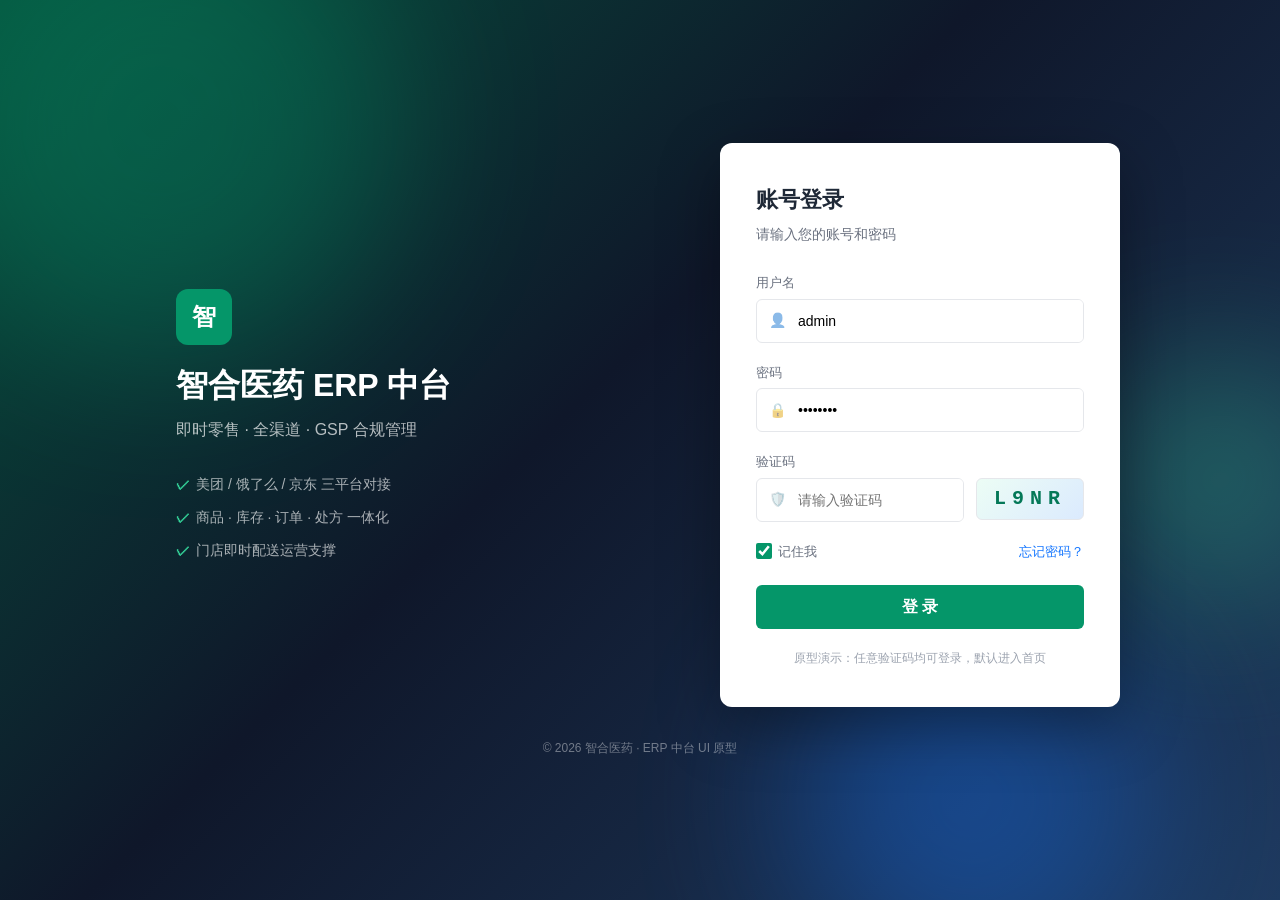
==== design-prototype/index.html @ e34273ec "提交UI原型代码" ====
<!DOCTYPE html>
<html lang="zh-CN">
<head>
  <meta charset="UTF-8" />
  <meta name="viewport" content="width=device-width, initial-scale=1.0" />
  <title>智合医药 ERP 中台 - UI 原型（全量）</title>
  <link rel="stylesheet" href="styles.css" />
</head>
<body>
  <div class="app">
    <aside class="sidebar" id="sidebar">
      <div class="sidebar-logo">
        <div class="logo-icon">智</div>
        <span class="logo-text">智合医药 ERP</span>
      </div>
      <nav class="sidebar-menu" id="sidebar-menu"></nav>
    </aside>

    <div class="main">
      <header class="header">
        <div class="header-left">
          <button class="btn-icon" id="sidebar-toggle" title="收起菜单">«</button>
          <div class="breadcrumb" id="breadcrumb">首页</div>
        </div>
        <div class="header-right">
          <div class="header-bell" title="通知">🔔<span class="dot"></span></div>
          <div class="user-info" id="logout-btn" title="退出登录">
            <div class="avatar" id="user-avatar">管</div>
            <span id="user-name">管理员</span>
            <span style="color:#9ca3af;font-size:12px">⎋</span>
          </div>
        </div>
      </header>

      <main class="content" id="page-container"></main>
    </div>
  </div>

  <div class="prototype-badge">UI 原型 v3.2 · 中文表单可编辑</div>

  <script src="menu-config.js"></script>
  <script src="pages-config.js"></script>
  <script src="data-store.js"></script>
  <script src="form-schemas.js"></script>
  <script src="entity-render.js"></script>
  <script src="renderer.js"></script>
  <script src="interactions.js"></script>
  <script src="app.js"></script>
</body>
</html>
---- design-prototype/styles.css ----
/* 智合医药 ERP 中台 - 设计原型样式 */
:root {
  --color-primary: #059669;
  --color-primary-light: #ecfdf5;
  --color-link: #1677ff;
  --color-success: #52c41a;
  --color-warning: #faad14;
  --color-danger: #ff4d4f;
  --color-text-primary: #1f2937;
  --color-text-secondary: #6b7280;
  --color-text-placeholder: #9ca3af;
  --color-border: #e5e7eb;
  --color-bg-page: #f3f4f6;
  --color-bg-card: #ffffff;
  --color-sidebar-bg: #001529;
  --sidebar-width: 220px;
  --header-height: 56px;
  --radius: 6px;
  --shadow: 0 1px 4px rgba(0, 0, 0, 0.08);
  --font: -apple-system, "PingFang SC", "Microsoft YaHei", sans-serif;
}

* {
  box-sizing: border-box;
  margin: 0;
  padding: 0;
}

body {
  font-family: var(--font);
  font-size: 14px;
  color: var(--color-text-primary);
  background: var(--color-bg-page);
  line-height: 1.5;
}

.app {
  display: flex;
  min-height: 100vh;
}

/* Sidebar */
.sidebar {
  width: var(--sidebar-width);
  background: var(--color-sidebar-bg);
  color: rgba(255, 255, 255, 0.65);
  flex-shrink: 0;
  display: flex;
  flex-direction: column;
  position: fixed;
  top: 0;
  left: 0;
  bottom: 0;
  z-index: 100;
  transition: width 0.25s ease;
}

.sidebar-logo {
  height: var(--header-height);
  display: flex;
  align-items: center;
  justify-content: center;
  gap: 8px;
  border-bottom: 1px solid rgba(255, 255, 255, 0.08);
  color: #fff;
  font-size: 16px;
  font-weight: 600;
  overflow: hidden;
  white-space: nowrap;
}

.sidebar-logo .logo-text {
  transition: opacity 0.2s ease;
}

.sidebar-logo .logo-icon {
  width: 28px;
  height: 28px;
  min-width: 28px;
  background: var(--color-primary);
  border-radius: 6px;
  display: flex;
  align-items: center;
  justify-content: center;
  font-size: 14px;
}

.sidebar-menu {
  flex: 1;
  overflow-y: auto;
  overflow-x: hidden;
  padding: 8px 0;
}

.menu-text {
  flex: 1;
  overflow: hidden;
  text-overflow: ellipsis;
  white-space: nowrap;
  transition: opacity 0.2s ease;
}

.menu-item {
  display: flex;
  align-items: center;
  gap: 10px;
  padding: 0 24px;
  height: 48px;
  cursor: pointer;
  transition: background 0.2s, color 0.2s;
  font-size: 14px;
  border-left: 3px solid transparent;
}

.menu-item:hover {
  color: #fff;
  background: rgba(255, 255, 255, 0.06);
}

.menu-item.active {
  color: #fff;
  background: rgba(5, 150, 105, 0.15);
  border-left-color: var(--color-primary);
}

.menu-item .icon {
  width: 16px;
  min-width: 16px;
  text-align: center;
  opacity: 0.85;
}

/* 菜单分组 */
.menu-group {
  user-select: none;
}

.menu-group-header {
  display: flex;
  align-items: center;
  gap: 10px;
  padding: 0 20px 0 24px;
  height: 48px;
  cursor: pointer;
  font-size: 14px;
  color: rgba(255, 255, 255, 0.75);
  transition: background 0.2s, color 0.2s;
}

.menu-group-header:hover {
  color: #fff;
  background: rgba(255, 255, 255, 0.06);
}

.menu-group-header .icon {
  width: 16px;
  min-width: 16px;
  text-align: center;
}

.menu-group-label {
  font-weight: 500;
}

.menu-group-arrow {
  margin-left: auto;
  font-size: 12px;
  opacity: 0.55;
  transition: transform 0.25s ease;
}

.menu-group.group-collapsed .menu-group-arrow {
  transform: rotate(-90deg);
}

.menu-group-body {
  overflow: hidden;
  max-height: 800px;
  transition: max-height 0.3s ease, opacity 0.25s ease;
  opacity: 1;
}

.menu-group.group-collapsed .menu-group-body {
  max-height: 0;
  opacity: 0;
}

.menu-sub {
  display: flex;
  align-items: center;
  padding: 0 24px 0 48px;
  height: 40px;
  font-size: 13px;
  cursor: pointer;
  border-left: 3px solid transparent;
  transition: background 0.2s, color 0.2s;
}

.menu-sub:hover {
  color: #fff;
  background: rgba(255, 255, 255, 0.04);
}

.menu-sub.active {
  color: var(--color-primary);
  background: rgba(5, 150, 105, 0.1);
  border-left-color: var(--color-primary);
}

/* Main */
.main {
  flex: 1;
  margin-left: var(--sidebar-width);
  display: flex;
  flex-direction: column;
  min-height: 100vh;
  transition: margin-left 0.25s ease;
}

.header {
  height: var(--header-height);
  background: var(--color-bg-card);
  border-bottom: 1px solid var(--color-border);
  display: flex;
  align-items: center;
  justify-content: space-between;
  padding: 0 24px;
  position: sticky;
  top: 0;
  z-index: 50;
}

.header-left {
  display: flex;
  align-items: center;
  gap: 16px;
}

.btn-icon {
  width: 32px;
  height: 32px;
  border: none;
  background: transparent;
  border-radius: 4px;
  cursor: pointer;
  color: var(--color-text-secondary);
  font-size: 18px;
}

.btn-icon:hover {
  background: var(--color-bg-page);
}

.breadcrumb {
  font-size: 14px;
  color: var(--color-text-secondary);
}

.breadcrumb span:last-child {
  color: var(--color-text-primary);
  font-weight: 500;
}

.header-right {
  display: flex;
  align-items: center;
  gap: 20px;
}

.header-bell {
  position: relative;
  cursor: pointer;
  font-size: 18px;
  color: var(--color-text-secondary);
}

.header-bell .dot {
  position: absolute;
  top: -2px;
  right: -4px;
  width: 8px;
  height: 8px;
  background: var(--color-danger);
  border-radius: 50%;
}

.user-info {
  display: flex;
  align-items: center;
  gap: 8px;
  cursor: pointer;
}

.avatar {
  width: 32px;
  height: 32px;
  border-radius: 50%;
  background: linear-gradient(135deg, #059669, #34d399);
  color: #fff;
  display: flex;
  align-items: center;
  justify-content: center;
  font-size: 13px;
  font-weight: 600;
}

.content {
  flex: 1;
  padding: 24px;
}

.page {
  display: none;
}

.page.active {
  display: block;
}

/* Cards */
.card {
  background: var(--color-bg-card);
  border-radius: var(--radius);
  box-shadow: var(--shadow);
  padding: 16px 20px;
  margin-bottom: 16px;
}

.card-title {
  font-size: 16px;
  font-weight: 600;
  margin-bottom: 16px;
  color: var(--color-text-primary);
}

/* Stat cards */
.stat-grid {
  display: grid;
  grid-template-columns: repeat(4, 1fr);
  gap: 16px;
  margin-bottom: 24px;
}

.stat-card {
  background: var(--color-bg-card);
  border-radius: var(--radius);
  box-shadow: var(--shadow);
  padding: 20px;
  display: flex;
  align-items: center;
  gap: 16px;
}

.stat-icon {
  width: 48px;
  height: 48px;
  border-radius: 8px;
  display: flex;
  align-items: center;
  justify-content: center;
  font-size: 22px;
}

.stat-icon.blue { background: #dbeafe; }
.stat-icon.green { background: #d1fae5; }
.stat-icon.orange { background: #fef3c7; }
.stat-icon.red { background: #fee2e2; }

.stat-label {
  font-size: 12px;
  color: var(--color-text-secondary);
  margin-bottom: 4px;
}

.stat-value {
  font-size: 24px;
  font-weight: 700;
  line-height: 1.2;
}

.stat-trend {
  font-size: 12px;
  margin-top: 4px;
}

.stat-trend.up { color: var(--color-success); }
.stat-trend.down { color: var(--color-danger); }
.stat-trend.warn { color: var(--color-warning); }

/* Chart area */
.chart-grid {
  display: grid;
  grid-template-columns: 3fr 2fr;
  gap: 16px;
  margin-bottom: 24px;
}

.chart-placeholder {
  height: 320px;
  background: linear-gradient(180deg, #f9fafb 0%, #fff 100%);
  border: 1px dashed var(--color-border);
  border-radius: var(--radius);
  display: flex;
  flex-direction: column;
  align-items: center;
  justify-content: center;
  color: var(--color-text-placeholder);
}

.chart-bars {
  display: flex;
  align-items: flex-end;
  gap: 12px;
  height: 180px;
  margin-top: 20px;
}

.chart-bar {
  width: 36px;
  background: linear-gradient(180deg, #059669, #34d399);
  border-radius: 4px 4px 0 0;
  opacity: 0.85;
}

.pie-chart {
  width: 160px;
  height: 160px;
  border-radius: 50%;
  background: conic-gradient(
    #ffc300 0deg 120deg,
    #0097ff 120deg 220deg,
    #e1251b 220deg 300deg,
    #059669 300deg 360deg
  );
  margin: 20px auto;
  position: relative;
}

.pie-chart::after {
  content: "";
  position: absolute;
  inset: 40px;
  background: #fff;
  border-radius: 50%;
}

.pie-legend {
  display: flex;
  flex-wrap: wrap;
  gap: 12px;
  justify-content: center;
  margin-top: 16px;
  font-size: 12px;
}

.legend-item {
  display: flex;
  align-items: center;
  gap: 6px;
}

.legend-dot {
  width: 8px;
  height: 8px;
  border-radius: 50%;
}

/* Search form */
.search-form {
  display: flex;
  flex-wrap: wrap;
  gap: 12px 16px;
  align-items: flex-end;
}

.form-item label {
  display: block;
  font-size: 12px;
  color: var(--color-text-secondary);
  margin-bottom: 4px;
}

.form-item input,
.form-item select {
  height: 32px;
  padding: 0 12px;
  border: 1px solid var(--color-border);
  border-radius: 4px;
  font-size: 14px;
  min-width: 120px;
  outline: none;
}

.form-item input:focus,
.form-item select:focus {
  border-color: var(--color-primary);
  box-shadow: 0 0 0 2px rgba(5, 150, 105, 0.15);
}

.form-item.w160 input { width: 160px; }
.form-item.w180 input { width: 180px; }
.form-item.w200 input { width: 200px; }
.form-item.w240 input { width: 240px; }

/* Buttons */
.btn {
  height: 32px;
  padding: 0 16px;
  border-radius: 4px;
  font-size: 14px;
  cursor: pointer;
  border: 1px solid transparent;
  display: inline-flex;
  align-items: center;
  gap: 6px;
}

.btn-primary {
  background: var(--color-primary);
  color: #fff;
  border-color: var(--color-primary);
}

.btn-primary:hover {
  background: #047857;
}

.btn-default {
  background: #fff;
  color: var(--color-text-primary);
  border-color: var(--color-border);
}

.btn-default:hover {
  border-color: var(--color-primary);
  color: var(--color-primary);
}

.btn-primary:active,
.btn-default:active,
.page-btn:active {
  transform: scale(0.97);
}

.btn:disabled,
.btn-loading {
  opacity: 0.65;
  cursor: not-allowed;
}

.toolbar {
  display: flex;
  justify-content: space-between;
  align-items: center;
  margin: 16px 0 12px;
}

.toolbar-left {
  display: flex;
  gap: 8px;
}

.toolbar-right {
  font-size: 12px;
  color: var(--color-text-secondary);
}

/* Table */
.table-wrap {
  overflow-x: auto;
}

table {
  width: 100%;
  border-collapse: collapse;
  font-size: 14px;
}

thead th {
  background: #f9fafb;
  padding: 12px 16px;
  text-align: left;
  font-weight: 500;
  color: var(--color-text-secondary);
  border-bottom: 1px solid var(--color-border);
  white-space: nowrap;
}

tbody td {
  padding: 12px 16px;
  border-bottom: 1px solid var(--color-border);
  vertical-align: middle;
}

tbody tr:hover {
  background: var(--color-primary-light);
}

.text-link {
  color: var(--color-link);
  cursor: pointer;
}

.text-link:hover {
  text-decoration: underline;
}

.text-right {
  text-align: right;
}

/* Tags */
.tag {
  display: inline-block;
  padding: 2px 8px;
  border-radius: 4px;
  font-size: 12px;
  font-weight: 500;
}

.tag-meituan { background: #fef3c7; color: #d97706; }
.tag-eleme { background: #dbeafe; color: #2563eb; }
.tag-jd { background: #fee2e2; color: #dc2626; }
.tag-self { background: #d1fae5; color: #059669; }

.tag-pending { background: #fef3c7; color: #d97706; }
.tag-picking { background: #dbeafe; color: #2563eb; }
.tag-delivering { background: #e0e7ff; color: #4f46e5; }
.tag-done { background: #d1fae5; color: #059669; }
.tag-cancel { background: #f3f4f6; color: #6b7280; }

.tag-rx { background: #fee2e2; color: #dc2626; }
.tag-otc { background: #d1fae5; color: #059669; }
.tag-on { background: #d1fae5; color: #059669; }
.tag-off { background: #f3f4f6; color: #6b7280; }

/* Product thumb */
.product-thumb {
  width: 48px;
  height: 48px;
  border-radius: 4px;
  background: #f3f4f6;
  display: flex;
  align-items: center;
  justify-content: center;
  font-size: 20px;
  border: 1px solid var(--color-border);
}

/* Pagination */
.pagination {
  display: flex;
  justify-content: flex-end;
  align-items: center;
  gap: 8px;
  margin-top: 16px;
  font-size: 14px;
  color: var(--color-text-secondary);
}

.page-btn {
  min-width: 32px;
  height: 32px;
  padding: 0 8px;
  border: 1px solid var(--color-border);
  background: #fff;
  border-radius: 4px;
  cursor: pointer;
  font-size: 14px;
}

.page-btn.active {
  background: var(--color-primary);
  color: #fff;
  border-color: var(--color-primary);
}

.page-btn:hover:not(.active) {
  border-color: var(--color-primary);
  color: var(--color-primary);
}

/* Actions */
.action-btns {
  display: flex;
  gap: 12px;
}

.action-btns a {
  color: var(--color-link);
  cursor: pointer;
  font-size: 13px;
}

.action-btns a.danger {
  color: var(--color-danger);
}

/* Checkbox */
input[type="checkbox"] {
  width: 16px;
  height: 16px;
  accent-color: var(--color-primary);
}

/* Prototype badge */
.prototype-badge {
  position: fixed;
  bottom: 16px;
  right: 16px;
  background: rgba(0, 21, 41, 0.85);
  color: #fff;
  padding: 8px 14px;
  border-radius: 20px;
  font-size: 12px;
  z-index: 999;
}

@media (max-width: 1200px) {
  .stat-grid {
    grid-template-columns: repeat(2, 1fr);
  }
  .chart-grid {
    grid-template-columns: 1fr;
  }
}

/* Tree table */
.tree-name {
  font-family: var(--font);
  white-space: nowrap;
}

/* Form cards */
.form-card {
  margin-bottom: 16px;
}

.form-card-header {
  display: flex;
  justify-content: space-between;
  align-items: center;
  margin-bottom: 12px;
}

.form-card-header .card-title {
  margin-bottom: 0;
}

.form-card-actions {
  display: flex;
  gap: 8px;
}

.form-card-body {
  display: grid;
  grid-template-columns: repeat(2, 1fr);
  gap: 12px 24px;
}

.form-card-row {
  display: flex;
  gap: 12px;
  padding: 8px 0;
  border-bottom: 1px dashed var(--color-border);
}

.form-card-label {
  width: 120px;
  flex-shrink: 0;
  color: var(--color-text-secondary);
  font-size: 13px;
}

.form-card-value {
  flex: 1;
  color: var(--color-text-primary);
}

.form-card-footer {
  margin-top: 12px;
  padding-top: 12px;
  border-top: 1px solid var(--color-border);
}

.btn-sm {
  height: 28px;
  padding: 0 12px;
  font-size: 13px;
}

/* Map placeholder */
.map-card .card-title {
  margin-bottom: 12px;
}

.map-track-info {
  display: flex;
  gap: 24px;
  padding: 12px 16px;
  background: var(--color-primary-light);
  border-radius: var(--radius);
  margin-bottom: 16px;
  font-size: 13px;
}

.map-placeholder {
  position: relative;
  height: 420px;
  background: linear-gradient(135deg, #e8f4ea 0%, #dbeafe 50%, #f3f4f6 100%);
  border: 1px solid var(--color-border);
  border-radius: var(--radius);
  overflow: hidden;
}

.map-grid {
  position: absolute;
  inset: 0;
  background-image:
    linear-gradient(rgba(0, 0, 0, 0.04) 1px, transparent 1px),
    linear-gradient(90deg, rgba(0, 0, 0, 0.04) 1px, transparent 1px);
  background-size: 40px 40px;
}

.map-pin {
  position: absolute;
  padding: 6px 12px;
  background: #fff;
  border-radius: 20px;
  box-shadow: var(--shadow);
  font-size: 13px;
  font-weight: 500;
}

.map-pin.store { top: 30%; left: 25%; }
.map-pin.rider { top: 50%; left: 55%; animation: pulse 2s infinite; }
.map-pin.dest { top: 65%; left: 70%; }

.map-route {
  position: absolute;
  top: 35%;
  left: 28%;
  width: 45%;
  height: 35%;
  border: 3px dashed var(--color-primary);
  border-radius: 50% 50% 0 0;
  opacity: 0.6;
  transform: rotate(-15deg);
}

.map-hint {
  position: absolute;
  bottom: 16px;
  left: 50%;
  transform: translateX(-50%);
  background: rgba(255, 255, 255, 0.9);
  padding: 8px 16px;
  border-radius: 20px;
  font-size: 12px;
  color: var(--color-text-secondary);
}

.map-toolbar {
  display: flex;
  gap: 8px;
  margin-top: 16px;
}

@keyframes pulse {
  0%, 100% { transform: scale(1); }
  50% { transform: scale(1.05); }
}

/* Sidebar scroll */
.sidebar-menu {
  scrollbar-width: thin;
  scrollbar-color: rgba(255, 255, 255, 0.2) transparent;
}

/* ========== 侧边栏收起模式 ========== */
.app.sidebar-collapsed {
  --sidebar-width: 64px;
}

.app.sidebar-collapsed .sidebar-logo .logo-text {
  opacity: 0;
  width: 0;
  overflow: hidden;
}

.app.sidebar-collapsed .menu-text,
.app.sidebar-collapsed .menu-group-arrow {
  opacity: 0;
  width: 0;
  overflow: hidden;
}

.app.sidebar-collapsed .menu-item,
.app.sidebar-collapsed .menu-group-header {
  justify-content: center;
  padding: 0;
  gap: 0;
}

.app.sidebar-collapsed .menu-group.group-collapsed .menu-group-body {
  max-height: 0;
}

.app.sidebar-collapsed .menu-group-body {
  display: none;
  max-height: none;
  opacity: 1;
}

.app.sidebar-collapsed .menu-group.flyout-open .menu-group-body {
  display: block;
  position: fixed;
  left: 64px;
  width: 200px;
  max-height: 360px;
  overflow-y: auto;
  background: var(--color-sidebar-bg);
  border: 1px solid rgba(255, 255, 255, 0.1);
  border-radius: 0 8px 8px 0;
  box-shadow: 4px 4px 16px rgba(0, 0, 0, 0.25);
  z-index: 200;
  padding: 8px 0;
}

.app.sidebar-collapsed .menu-group.flyout-open .menu-group-body::before {
  content: attr(data-group-name);
  display: block;
  padding: 8px 16px 4px;
  font-size: 12px;
  color: rgba(255, 255, 255, 0.45);
  border-bottom: 1px solid rgba(255, 255, 255, 0.08);
  margin-bottom: 4px;
}

.app.sidebar-collapsed .menu-sub {
  padding: 0 16px;
  height: 40px;
}

.app.sidebar-collapsed .menu-group-header.active-group {
  color: #fff;
  background: rgba(5, 150, 105, 0.15);
}

/* ========== 登录页 ========== */
.login-body {
  min-height: 100vh;
  background: #0f172a;
}

.login-page {
  min-height: 100vh;
  display: flex;
  flex-direction: column;
  align-items: center;
  justify-content: center;
  position: relative;
  overflow: hidden;
  padding: 24px;
}

.login-bg {
  position: fixed;
  inset: 0;
  background: linear-gradient(135deg, #064e3b 0%, #0f172a 45%, #1e3a5f 100%);
  z-index: 0;
}

.login-bg-shape {
  position: absolute;
  border-radius: 50%;
  filter: blur(80px);
  opacity: 0.35;
}

.login-bg-shape.shape-1 {
  width: 480px;
  height: 480px;
  background: #059669;
  top: -120px;
  left: -80px;
}

.login-bg-shape.shape-2 {
  width: 360px;
  height: 360px;
  background: #1677ff;
  bottom: -80px;
  right: 10%;
}

.login-bg-shape.shape-3 {
  width: 240px;
  height: 240px;
  background: #34d399;
  top: 40%;
  right: -60px;
}

.login-container {
  position: relative;
  z-index: 1;
  display: flex;
  gap: 48px;
  align-items: center;
  max-width: 960px;
  width: 100%;
}

.login-brand {
  flex: 1;
  color: #fff;
  padding: 0 16px;
}

.login-brand-icon {
  width: 56px;
  height: 56px;
  background: var(--color-primary);
  border-radius: 12px;
  display: flex;
  align-items: center;
  justify-content: center;
  font-size: 24px;
  font-weight: 700;
  margin-bottom: 20px;
}

.login-brand h1 {
  font-size: 32px;
  font-weight: 700;
  margin-bottom: 12px;
  line-height: 1.3;
}

.login-brand > p {
  font-size: 16px;
  color: rgba(255, 255, 255, 0.7);
  margin-bottom: 32px;
}

.login-features {
  list-style: none;
  display: flex;
  flex-direction: column;
  gap: 12px;
}

.login-features li {
  font-size: 14px;
  color: rgba(255, 255, 255, 0.65);
  padding-left: 20px;
  position: relative;
}

.login-features li::before {
  content: '✓';
  position: absolute;
  left: 0;
  color: #34d399;
  font-weight: 700;
}

.login-card {
  width: 400px;
  flex-shrink: 0;
  background: #fff;
  border-radius: 12px;
  padding: 40px 36px;
  box-shadow: 0 20px 60px rgba(0, 0, 0, 0.35);
}

.login-card h2 {
  font-size: 22px;
  font-weight: 600;
  color: var(--color-text-primary);
  margin-bottom: 8px;
}

.login-subtitle {
  font-size: 14px;
  color: var(--color-text-secondary);
  margin-bottom: 28px;
}

.login-form {
  display: flex;
  flex-direction: column;
  gap: 20px;
}

.login-field label {
  display: block;
  font-size: 13px;
  font-weight: 500;
  color: var(--color-text-secondary);
  margin-bottom: 6px;
}

.login-input-wrap {
  display: flex;
  align-items: center;
  border: 1px solid var(--color-border);
  border-radius: 6px;
  overflow: hidden;
  transition: border-color 0.2s, box-shadow 0.2s;
}

.login-input-wrap:focus-within {
  border-color: var(--color-primary);
  box-shadow: 0 0 0 3px rgba(5, 150, 105, 0.15);
}

.login-input-icon {
  padding: 0 12px;
  font-size: 14px;
  opacity: 0.5;
}

.login-input-wrap input {
  flex: 1;
  height: 42px;
  border: none;
  outline: none;
  font-size: 14px;
  padding-right: 12px;
}

.login-captcha-row {
  display: flex;
  gap: 12px;
}

.login-captcha-row .login-input-wrap {
  flex: 1;
}

.login-captcha-img {
  width: 108px;
  height: 42px;
  background: linear-gradient(135deg, #ecfdf5, #dbeafe);
  border: 1px solid var(--color-border);
  border-radius: 6px;
  display: flex;
  align-items: center;
  justify-content: center;
  font-size: 20px;
  font-weight: 700;
  letter-spacing: 6px;
  color: #047857;
  cursor: pointer;
  user-select: none;
  font-family: 'Courier New', monospace;
}

.login-options {
  display: flex;
  justify-content: space-between;
  align-items: center;
  font-size: 13px;
}

.login-remember {
  display: flex;
  align-items: center;
  gap: 6px;
  color: var(--color-text-secondary);
  cursor: pointer;
}

.login-remember input {
  accent-color: var(--color-primary);
}

.login-forgot {
  color: var(--color-link);
  text-decoration: none;
}

.login-forgot:hover {
  text-decoration: underline;
}

.login-btn {
  height: 44px;
  background: var(--color-primary);
  color: #fff;
  border: none;
  border-radius: 6px;
  font-size: 16px;
  font-weight: 600;
  cursor: pointer;
  transition: background 0.2s;
  margin-top: 4px;
}

.login-btn:hover {
  background: #047857;
}

.login-tip {
  margin-top: 20px;
  font-size: 12px;
  color: var(--color-text-placeholder);
  text-align: center;
}

.login-footer {
  position: relative;
  z-index: 1;
  margin-top: 32px;
  font-size: 12px;
  color: rgba(255, 255, 255, 0.4);
}

.user-info {
  cursor: pointer;
}

.user-info:hover {
  opacity: 0.85;
}

@media (max-width: 860px) {
  .login-container {
    flex-direction: column;
    gap: 32px;
  }

  .login-brand {
    text-align: center;
  }

  .login-brand-icon {
    margin: 0 auto 20px;
  }

  .login-features {
    align-items: center;
  }

  .login-card {
    width: 100%;
    max-width: 400px;
  }
}

/* ========== 交互组件 Toast / Modal / Drawer ========== */
.proto-toast {
  position: fixed;
  top: 72px;
  left: 50%;
  transform: translateX(-50%) translateY(-12px);
  padding: 10px 20px;
  border-radius: 6px;
  font-size: 14px;
  color: #fff;
  background: rgba(31, 41, 55, 0.92);
  box-shadow: 0 4px 16px rgba(0, 0, 0, 0.15);
  z-index: 9999;
  opacity: 0;
  pointer-events: none;
  transition: opacity 0.25s, transform 0.25s;
}

.proto-toast.show {
  opacity: 1;
  transform: translateX(-50%) translateY(0);
}

.proto-toast-success { background: rgba(5, 150, 105, 0.95); }
.proto-toast-error { background: rgba(220, 38, 38, 0.95); }
.proto-toast-info { background: rgba(31, 41, 55, 0.92); }

.hidden { display: none !important; }

.proto-modal,
.proto-drawer {
  position: fixed;
  inset: 0;
  z-index: 10000;
}

.proto-modal-mask,
.proto-drawer-mask {
  position: absolute;
  inset: 0;
  background: rgba(0, 0, 0, 0.45);
}

.proto-modal-box {
  position: absolute;
  top: 50%;
  left: 50%;
  transform: translate(-50%, -50%);
  width: 420px;
  max-width: 92vw;
  background: #fff;
  border-radius: 8px;
  box-shadow: 0 12px 40px rgba(0, 0, 0, 0.2);
  overflow: hidden;
}

.proto-modal-header,
.proto-drawer-header {
  display: flex;
  align-items: center;
  justify-content: space-between;
  padding: 14px 20px;
  border-bottom: 1px solid var(--color-border);
  font-weight: 600;
}

.proto-modal-close {
  border: none;
  background: none;
  font-size: 22px;
  cursor: pointer;
  color: var(--color-text-secondary);
  line-height: 1;
}

.proto-modal-body,
.proto-drawer-body {
  padding: 20px;
  max-height: 60vh;
  overflow-y: auto;
}

.proto-modal-footer,
.proto-drawer-footer {
  display: flex;
  justify-content: flex-end;
  gap: 8px;
  padding: 12px 20px;
  border-top: 1px solid var(--color-border);
}

.proto-modal-text {
  margin: 0;
  color: var(--color-text-secondary);
  line-height: 1.6;
}

.proto-drawer-panel {
  position: absolute;
  top: 0;
  right: 0;
  width: 480px;
  max-width: 92vw;
  height: 100%;
  background: #fff;
  box-shadow: -4px 0 24px rgba(0, 0, 0, 0.12);
  display: flex;
  flex-direction: column;
}

.proto-field {
  margin-bottom: 16px;
}

.proto-field label {
  display: block;
  font-size: 13px;
  color: var(--color-text-secondary);
  margin-bottom: 6px;
}

.proto-field input.proto-readonly,
.proto-field input[readonly] {
  background: #f3f4f6;
  color: #6b7280;
  cursor: not-allowed;
}

.proto-field input,
.proto-field select,
.proto-field textarea {
  width: 100%;
  padding: 8px 12px;
  border: 1px solid var(--color-border);
  border-radius: 4px;
  font-size: 14px;
  font-family: inherit;
}

.proto-detail-row {
  display: flex;
  justify-content: space-between;
  padding: 10px 0;
  border-bottom: 1px dashed var(--color-border);
  font-size: 14px;
}

.proto-detail-row span {
  color: var(--color-text-secondary);
}

.stat-card {
  transition: transform 0.15s, box-shadow 0.15s;
}

.stat-card:hover {
  transform: translateY(-2px);
  box-shadow: 0 4px 12px rgba(0, 0, 0, 0.1);
}

.stat-card:active {
  transform: translateY(0);
}

.header-bell {
  cursor: pointer;
  padding: 4px 8px;
  border-radius: 4px;
}

.header-bell:hover {
  background: var(--color-bg-page);
}

.proto-notify-panel {
  position: fixed;
  top: 56px;
  right: 24px;
  width: 320px;
  background: #fff;
  border-radius: 8px;
  box-shadow: 0 8px 32px rgba(0, 0, 0, 0.15);
  z-index: 9998;
  border: 1px solid var(--color-border);
}

.proto-notify-header {
  display: flex;
  justify-content: space-between;
  align-items: center;
  padding: 12px 16px;
  font-weight: 600;
  border-bottom: 1px solid var(--color-border);
}

.proto-notify-close {
  border: none;
  background: none;
  font-size: 18px;
  cursor: pointer;
  color: var(--color-text-secondary);
}

.proto-notify-list {
  list-style: none;
  padding: 8px 0;
  margin: 0;
}

.proto-notify-list li {
  padding: 10px 16px;
  font-size: 13px;
  border-bottom: 1px solid var(--color-border);
  display: flex;
  align-items: center;
  gap: 8px;
}

.proto-notify-list li:hover {
  background: var(--color-primary-light);
  cursor: pointer;
}

.map-placeholder.map-active {
  border-color: var(--color-primary);
  box-shadow: inset 0 0 0 2px rgba(5, 150, 105, 0.2);
}

.map-placeholder.map-active .map-route {
  border-color: #047857;
  opacity: 1;
}

.action-btns a {
  cursor: pointer;
}

.text-link {
  cursor: pointer;
}

.text-link:hover {
  text-decoration: underline;
}

.login-btn:active {
  transform: scale(0.98);
}
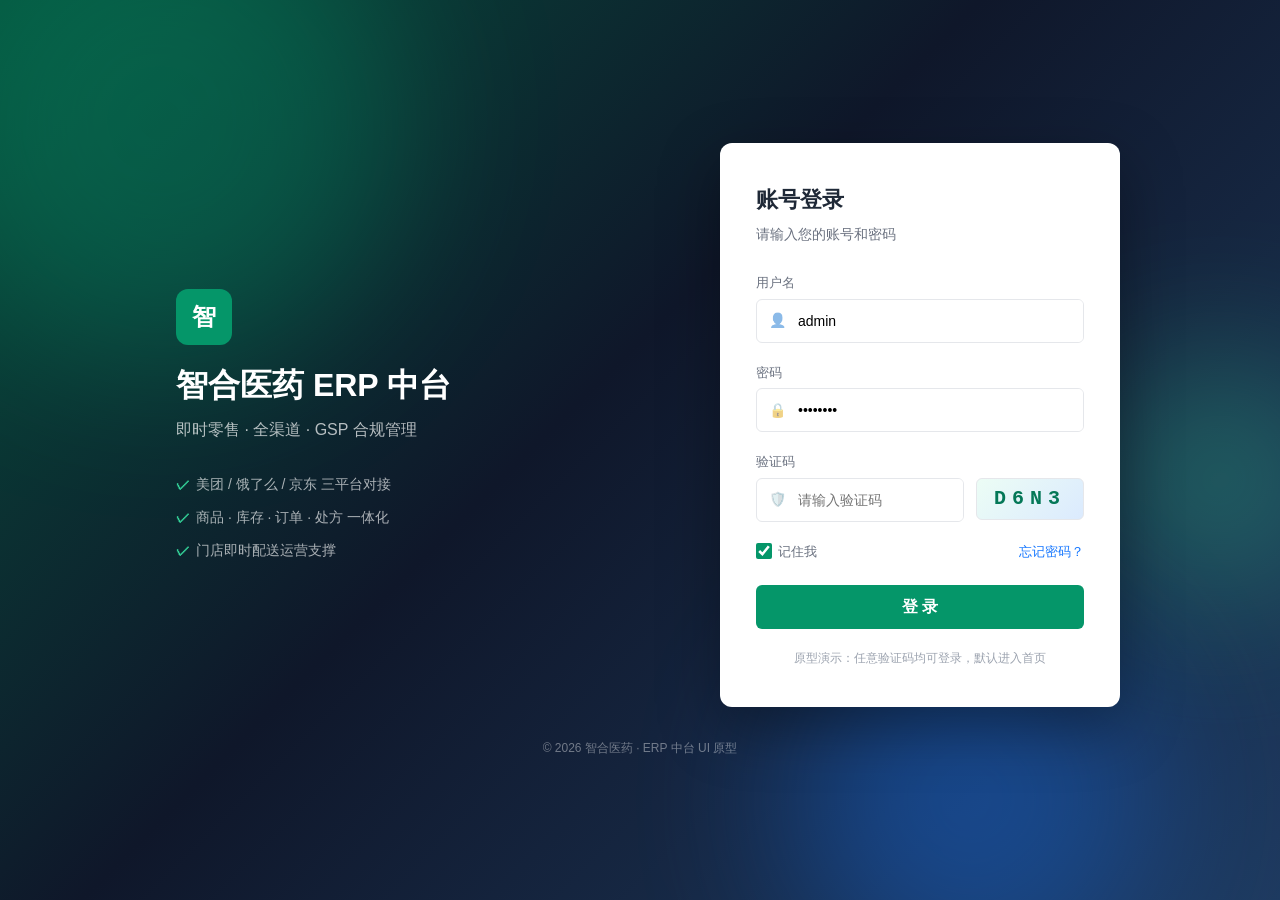
==== commit 0e90f2a2: "提交UI原型代码2" ====
--- a/design-prototype/index.html
+++ b/design-prototype/index.html
@@ -36,12 +36,17 @@
     </div>
   </div>
 
-  <div class="prototype-badge">UI 原型 v3.2 · 中文表单可编辑</div>
+  <div class="prototype-badge">UI 原型 v4.0 · 一期合同 62 项</div>
 
   <script src="menu-config.js"></script>
   <script src="pages-config.js"></script>
+  <script src="phase1-pages.js"></script>
   <script src="data-store.js"></script>
+  <script src="phase1-data.js"></script>
   <script src="form-schemas.js"></script>
+  <script src="workflow-ui.js"></script>
+  <script src="phase1-render.js"></script>
+  <script src="phase1-ui.js"></script>
   <script src="entity-render.js"></script>
   <script src="renderer.js"></script>
   <script src="interactions.js"></script>
--- a/design-prototype/styles.css
+++ b/design-prototype/styles.css
@@ -1499,3 +1499,142 @@
   transform: scale(0.98);
 }
 
+/* ========== 订单履约流程 ========== */
+.workflow-hint {
+  color: var(--color-text-secondary);
+  font-size: 13px;
+  margin: 0 0 20px;
+}
+
+.workflow-pipeline {
+  display: flex;
+  align-items: center;
+  flex-wrap: wrap;
+  gap: 8px;
+  padding: 8px 0 16px;
+  overflow-x: auto;
+}
+
+.workflow-node {
+  flex: 0 0 auto;
+  min-width: 100px;
+  max-width: 120px;
+  text-align: center;
+  padding: 16px 12px;
+  border: 1px solid var(--color-border);
+  border-radius: 8px;
+  background: linear-gradient(180deg, #fff 0%, #f9fafb 100%);
+  cursor: pointer;
+  transition: border-color 0.15s, box-shadow 0.15s;
+  position: relative;
+}
+
+.workflow-node:hover {
+  border-color: var(--color-primary);
+  box-shadow: 0 4px 12px rgba(5, 150, 105, 0.15);
+}
+
+.workflow-node-icon {
+  font-size: 28px;
+  margin-bottom: 8px;
+}
+
+.workflow-node-title {
+  font-weight: 600;
+  font-size: 13px;
+  margin-bottom: 4px;
+}
+
+.workflow-node-desc {
+  font-size: 11px;
+  color: var(--color-text-secondary);
+  line-height: 1.3;
+}
+
+.workflow-node-badge {
+  position: absolute;
+  top: 8px;
+  right: 8px;
+  background: var(--color-primary);
+  color: #fff;
+  font-size: 11px;
+  min-width: 20px;
+  height: 20px;
+  line-height: 20px;
+  border-radius: 10px;
+  padding: 0 6px;
+}
+
+.workflow-arrow {
+  color: var(--color-text-secondary);
+  font-size: 20px;
+  flex-shrink: 0;
+}
+
+.workflow-actions {
+  display: flex;
+  flex-wrap: wrap;
+  gap: 8px;
+}
+
+.workflow-notes {
+  margin: 0;
+  padding-left: 20px;
+  font-size: 13px;
+  color: var(--color-text-secondary);
+  line-height: 1.8;
+}
+
+.workflow-notes li {
+  margin-bottom: 6px;
+}
+
+.wave-tab-bar {
+  display: flex;
+  flex-wrap: wrap;
+  gap: 4px;
+  padding: 0 16px 12px;
+  border-bottom: 1px solid var(--color-border);
+  margin-bottom: 12px;
+}
+
+.wave-tab {
+  padding: 6px 16px;
+  border: 1px solid var(--color-border);
+  border-radius: 4px;
+  background: #fff;
+  font-size: 13px;
+  cursor: pointer;
+  color: var(--color-text-secondary);
+}
+
+.wave-tab:hover {
+  border-color: var(--color-primary);
+  color: var(--color-primary);
+}
+
+.wave-tab.active {
+  background: var(--color-primary);
+  border-color: var(--color-primary);
+  color: #fff;
+}
+
+.wave-manage-card {
+  padding-top: 12px;
+}
+
+.phase1-module-card {
+  cursor: pointer;
+  transition: box-shadow 0.15s;
+}
+
+.phase1-module-card:hover {
+  box-shadow: 0 4px 12px rgba(5, 150, 105, 0.12);
+}
+
+code {
+  font-size: 12px;
+  background: #f3f4f6;
+  padding: 2px 6px;
+  border-radius: 4px;
+}
